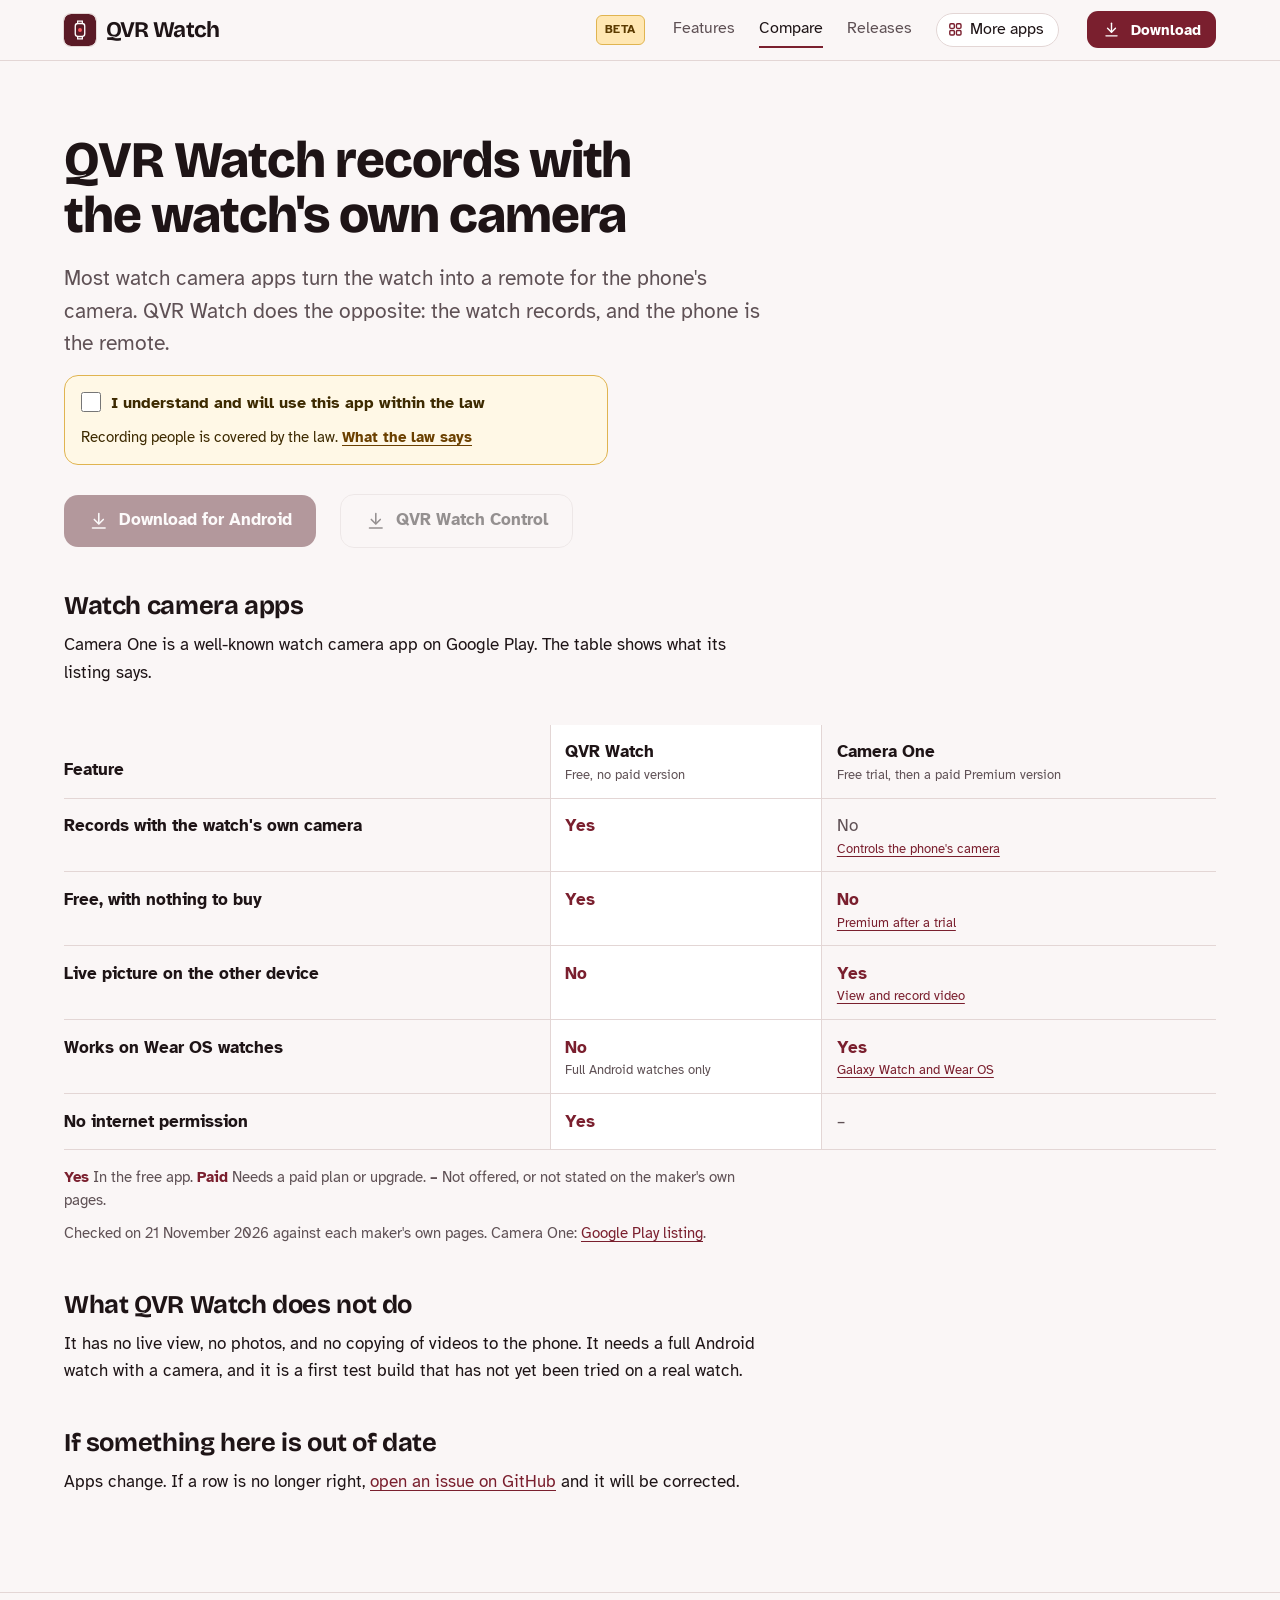
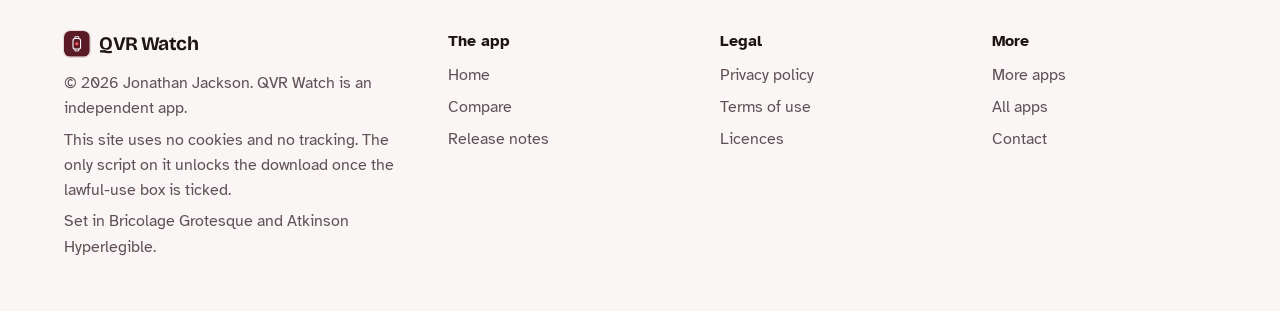
==== compare.html @ 07f8497e "Add the website" ====
<!DOCTYPE html>
<html lang="en-GB">
<head>
<meta charset="utf-8">
<meta name="viewport" content="width=device-width, initial-scale=1">
<title>QVR Watch compared with Camera One</title>
<meta name="description" content="How QVR Watch compares with Camera One for Galaxy Watch and Wear OS, row by row, with each claim linked to its Google Play listing.">
<meta name="author" content="Jonathan Jackson">
<link rel="canonical" href="https://customgpter.github.io/qvr-watch/compare.html">
<meta name="theme-color" content="#faf6f6" media="(prefers-color-scheme: light)">
<meta name="theme-color" content="#110a0c" media="(prefers-color-scheme: dark)">
<meta property="og:type" content="website">
<meta property="og:site_name" content="QVR Watch">
<meta property="og:title" content="QVR Watch compared with Camera One">
<meta property="og:description" content="How QVR Watch compares with Camera One for Galaxy Watch and Wear OS, row by row, with each claim linked to its Google Play listing.">
<meta property="og:url" content="https://customgpter.github.io/qvr-watch/compare.html">
<meta property="og:image" content="https://customgpter.github.io/qvr-watch/assets/og.png">
<meta property="og:image:width" content="1200">
<meta property="og:image:height" content="630">
<meta property="og:image:alt" content="QVR Watch Control on a phone, connected to a watch and ready to record">
<meta property="og:locale" content="en_GB">
<meta name="twitter:card" content="summary_large_image">
<link rel="icon" href="./assets/favicon.svg" type="image/svg+xml">
<link rel="apple-touch-icon" href="./assets/apple-touch-icon.png">
<link rel="preload" href="./assets/fonts/bricolage-grotesque-latin.woff2" as="font" type="font/woff2" crossorigin>
<link rel="preload" href="./assets/fonts/atkinson-hyperlegible-latin-400-normal.woff2" as="font" type="font/woff2" crossorigin>
<link rel="stylesheet" href="./assets/site.css?v=1">
<link rel="stylesheet" href="./assets/house.css?v=1">
<link rel="stylesheet" href="./assets/apps-list.css?v=1">
<script src="./assets/apps-list.js?v=1" defer></script>
</head>
<body>
<a class="skip" href="#main">Skip to content</a>
<header class="masthead">
<div class="wrap">
<a class="brand" href="./" aria-label="QVR Watch home"><svg viewBox="0 0 108 108" aria-hidden="true"><rect width="108" height="108" rx="24" fill="#5a1a26"/><rect x="38" y="32" width="32" height="44" rx="9" fill="none" stroke="#fff" stroke-width="4.5"/><path d="M46 32v-8h16v8M46 76v8h16v-8" fill="none" stroke="#fff" stroke-width="4"/><circle cx="54" cy="54" r="6.5" fill="#ff5a5f"/></svg><span>QVR Watch</span></a><span class="beta-tag">Beta</span>
<nav aria-label="Main"><ul><li><a href="./#features">Features</a></li><li><a href="./compare.html" aria-current="page">Compare</a></li><li><a href="./releases.html">Releases</a></li><li><a class="more-apps" href="./more-apps.html"><svg class="ico" viewBox="0 0 24 24" aria-hidden="true"><rect x="4" y="4" width="6.5" height="6.5" rx="1.6"/><rect x="13.5" y="4" width="6.5" height="6.5" rx="1.6"/><rect x="4" y="13.5" width="6.5" height="6.5" rx="1.6"/><rect x="13.5" y="13.5" width="6.5" height="6.5" rx="1.6"/></svg>More apps</a></li></ul></nav>
<a class="button small" href="./#download"><svg class="ico" viewBox="0 0 24 24" aria-hidden="true"><path d="M12 4v11"/><path d="M7 10.5l5 5 5-5"/><path d="M5 20h14"/></svg>Download</a>
</div>
</header>
<main id="main" class="doc">
<div class="wrap">
<div class="measure">
<h1>QVR Watch records with the watch&#x27;s own camera</h1>
<p class="lede">Most watch camera apps turn the watch into a remote for the phone's camera. QVR Watch does the opposite: the watch records, and the phone is the remote.</p>
<div class="gate-scope"><div class="law-box" data-gate><label><input type="checkbox"> I understand and will use this app within the law</label><p>Recording people is covered by the law. <a href="terms.html#law">What the law says</a></p><noscript><p>Turn on JavaScript to tick the box and download.</p></noscript></div><p class="get"><a class="button" data-href="https://github.com/CustomGPTer/qvr-watch/releases/download/v1.0.0-beta1/QVR-Watch.apk" aria-disabled="true" role="link" tabindex="-1"><svg class="ico" viewBox="0 0 24 24" aria-hidden="true"><path d="M12 4v11"/><path d="M7 10.5l5 5 5-5"/><path d="M5 20h14"/></svg>Download for Android</a><a class="button quiet" data-href="https://github.com/CustomGPTer/qvr-watch/releases/download/v1.0.0-beta1/QVR-Watch-Control.apk" aria-disabled="true" role="link" tabindex="-1"><svg class="ico" viewBox="0 0 24 24" aria-hidden="true"><path d="M12 4v11"/><path d="M7 10.5l5 5 5-5"/><path d="M5 20h14"/></svg>QVR Watch Control</a></p></div>
<h2 id="table">Watch camera apps</h2>
<p>Camera One is a well-known watch camera app on Google Play. The table shows what its listing says.</p>
</div>
<div class="scroll">
<table class="cmp">
<thead><tr><th scope="col">Feature</th><th scope="col" class="ours">QVR Watch<small>Free, no paid version</small></th><th scope="col">Camera One<small>Free trial, then a paid Premium version</small></th></tr></thead>
<tbody>
<tr><th scope="row">Records with the watch&#x27;s own camera</th><td class="yes ours"><span class="app">QVR Watch</span><span class="v">Yes</span></td><td class="na"><span class="app">Camera One</span><span class="v">No<small><a href="https://play.google.com/store/apps/details?id=shu.galaxy.camera&hl=en_US">Controls the phone's camera</a></small></span></td></tr>
<tr><th scope="row">Free, with nothing to buy</th><td class="yes ours"><span class="app">QVR Watch</span><span class="v">Yes</span></td><td class="pay"><span class="app">Camera One</span><span class="v">No<small><a href="https://play.google.com/store/apps/details?id=shu.galaxy.camera&hl=en_US">Premium after a trial</a></small></span></td></tr>
<tr><th scope="row">Live picture on the other device</th><td class="yes ours"><span class="app">QVR Watch</span><span class="v">No</span></td><td class="yes"><span class="app">Camera One</span><span class="v">Yes<small><a href="https://play.google.com/store/apps/details?id=shu.galaxy.camera&hl=en_US">View and record video</a></small></span></td></tr>
<tr><th scope="row">Works on Wear OS watches</th><td class="yes ours"><span class="app">QVR Watch</span><span class="v">No<small>Full Android watches only</small></span></td><td class="yes"><span class="app">Camera One</span><span class="v">Yes<small><a href="https://play.google.com/store/apps/details?id=shu.galaxy.camera&hl=en_US">Galaxy Watch and Wear OS</a></small></span></td></tr>
<tr><th scope="row">No internet permission</th><td class="yes ours"><span class="app">QVR Watch</span><span class="v">Yes</span></td><td class="na"><span class="app">Camera One</span><span class="v">&ndash;</span></td></tr>
</tbody>
</table>
</div>
<div class="measure">
<p class="key"><strong class="yes">Yes</strong> In the free app. <strong class="pay">Paid</strong> Needs a paid plan or upgrade. <strong>&ndash;</strong> Not offered, or not stated on the maker's own pages.</p>
<p class="key">Checked on 21 November 2026 against each maker's own pages. Camera One: <a href="https://play.google.com/store/apps/details?id=shu.galaxy.camera&hl=en_US">Google Play listing</a>.</p>
<h2>What QVR Watch does not do</h2><p>It has no live view, no photos, and no copying of videos to the phone. It needs a full Android watch with a camera, and it is a first test build that has not yet been tried on a real watch.</p>
<h2 id="wrong">If something here is out of date</h2>
<p>Apps change. If a row is no longer right, <a href="https://github.com/CustomGPTer/qvr-watch/issues">open an issue on GitHub</a> and it will be corrected.</p>
</div>
</div>
</main>
<footer class="colophon">
<div class="wrap">
<div>
<a class="brand" href="./" aria-label="QVR Watch home"><svg viewBox="0 0 108 108" aria-hidden="true"><rect width="108" height="108" rx="24" fill="#5a1a26"/><rect x="38" y="32" width="32" height="44" rx="9" fill="none" stroke="#fff" stroke-width="4.5"/><path d="M46 32v-8h16v8M46 76v8h16v-8" fill="none" stroke="#fff" stroke-width="4"/><circle cx="54" cy="54" r="6.5" fill="#ff5a5f"/></svg><span>QVR Watch</span></a>
<p>&copy; 2026 Jonathan Jackson. QVR Watch is an independent app.</p>
<p>This site uses no cookies and no tracking. The only script on it unlocks the download once the lawful-use box is ticked.</p>
<p>Set in Bricolage Grotesque and Atkinson Hyperlegible.</p>
</div>
<nav aria-label="The app"><h2>The app</h2><ul>
<li><a href="./">Home</a></li>
<li><a href="./compare.html">Compare</a></li>
<li><a href="./releases.html">Release notes</a></li>

</ul></nav>
<nav aria-label="Legal"><h2>Legal</h2><ul>
<li><a href="./privacy.html">Privacy policy</a></li>
<li><a href="./terms.html">Terms of use</a></li>
<li><a href="./licences.html">Licences</a></li>
</ul></nav>
<nav aria-label="More"><h2>More</h2><ul>
<li><a href="./more-apps.html">More apps</a></li>
<li><a href="https://customgpter.github.io/">All apps</a></li>
<li><a href="https://github.com/CustomGPTer/qvr-watch/issues">Contact</a></li>
</ul></nav>
</div>
</footer>
</body>
</html>
---- assets/site.css ----
@font-face{font-family:"Bricolage Grotesque";src:url("fonts/bricolage-grotesque-latin.woff2") format("woff2");font-weight:200 800;font-style:normal;font-display:swap}
@font-face{font-family:"Atkinson Hyperlegible";src:url("fonts/atkinson-hyperlegible-latin-400-normal.woff2") format("woff2");font-weight:400;font-style:normal;font-display:swap}
@font-face{font-family:"Atkinson Hyperlegible";src:url("fonts/atkinson-hyperlegible-latin-700-normal.woff2") format("woff2");font-weight:700;font-style:normal;font-display:swap}

/* Daylight page, night-time camera. The lamp colour is kept for the one thing to press and for what the camera has seen. */
:root{
  --page:#f2f5f9; --panel:#ffffff; --raised:#e8edf3; --ink:#0d1a2b; --soft:#465468; --rule:#d2dae4;
  --accent:#0a6a55; --accent-ink:#ffffff; --warn:#8a5200; --rec:#d3302f;
  --lamp:#ffb347; --lamp-ink:#231400; --lamp-text:#8a5200;
  --night:#09111e; --night-2:#111d30; --night-3:#1a2a43; --night-ink:#eaf0f8; --night-soft:#9fb0c7; --night-rule:#24364f; --iris:#55d6ab;
  --display:"Bricolage Grotesque","Atkinson Hyperlegible",system-ui,sans-serif;
  --sans:"Atkinson Hyperlegible",system-ui,-apple-system,"Segoe UI",Roboto,sans-serif;
  --mono:ui-monospace,SFMono-Regular,Menlo,Consolas,"Liberation Mono",monospace;
  color-scheme:light dark;
}
@media (prefers-color-scheme:dark){
  :root{--page:#0a111b; --panel:#111a27; --raised:#182434; --ink:#e9eef5; --soft:#a0aec0; --rule:#243247;
    --accent:#55d6ab; --accent-ink:#00281d; --warn:#ffb347; --rec:#ff6163; --lamp-text:#ffb347}
}

*,*::before,*::after{box-sizing:border-box}
html{-webkit-text-size-adjust:100%;scroll-behavior:smooth;scroll-padding-top:5.5rem}
@media (prefers-reduced-motion:reduce){html{scroll-behavior:auto}}
body{margin:0;background:var(--page);color:var(--ink);font:400 1.0625rem/1.62 var(--sans);text-rendering:optimizeLegibility;-webkit-font-smoothing:antialiased}
img,svg{max-width:100%;display:block}
a{color:var(--accent);text-decoration-thickness:.07em;text-underline-offset:.2em}
a:hover{text-decoration-thickness:.13em}
:focus-visible{outline:3px solid var(--lamp);outline-offset:3px;border-radius:6px}
code{font:.9em/1 var(--mono);overflow-wrap:anywhere}
h1,h2,h3{font-family:var(--display);font-weight:700;letter-spacing:-.015em;line-height:1.08;margin:0;text-wrap:balance}
p{margin:0 0 1rem}
.skip{position:absolute;left:-999px;top:0;background:var(--ink);color:var(--page);padding:.6rem 1rem;z-index:30;border-radius:0 0 8px 0}
.skip:focus{left:0}
.sr{position:absolute;width:1px;height:1px;overflow:hidden;clip-path:inset(50%);white-space:nowrap}
.wrap{width:min(72rem,100% - 2.5rem);margin-inline:auto}
.measure{max-width:44rem}
.ico{width:1.25em;height:1.25em;flex:none;fill:none;stroke:currentColor;stroke-width:1.75;stroke-linecap:round;stroke-linejoin:round}

/* ---------- masthead */
.masthead{position:sticky;top:0;z-index:20;background:color-mix(in srgb,var(--page) 88%,transparent);-webkit-backdrop-filter:blur(14px) saturate(1.3);backdrop-filter:blur(14px) saturate(1.3);border-bottom:1px solid var(--rule)}
.masthead .wrap{display:flex;flex-wrap:wrap;align-items:center;gap:.35rem 1.75rem;padding-block:.7rem}
.brand{display:inline-flex;align-items:center;gap:.6rem;font:700 1.4rem/1 var(--display);letter-spacing:-.03em;color:var(--ink);text-decoration:none;margin-right:auto}
.brand svg{width:2rem;height:2rem;flex:none;border-radius:.5rem;box-shadow:0 0 0 1px var(--rule)}
.masthead nav ul{display:flex;flex-wrap:wrap;align-items:center;gap:.15rem 1.5rem;list-style:none;margin:0;padding:0;font-size:1rem;line-height:1.3}
.masthead nav a{display:inline-flex;align-items:center;gap:.4rem;color:var(--soft);text-decoration:none;padding-block:.45rem;border-bottom:2px solid transparent}
.masthead nav a:hover{color:var(--ink)}
.masthead nav a[aria-current="page"]{color:var(--ink);border-bottom-color:var(--lamp)}
.masthead nav a.more-apps{color:var(--ink);border:1px solid var(--rule);border-radius:999px;padding:.34rem .85rem .34rem .65rem;background:var(--panel)}
.masthead nav a.more-apps .ico{width:1.05em;height:1.05em;color:var(--accent);stroke-width:2}
.masthead nav a.more-apps:hover,.masthead nav a.more-apps[aria-current="page"]{border-color:var(--accent)}
.button{display:inline-flex;align-items:center;gap:.6rem;background:var(--lamp);color:var(--lamp-ink);font:700 1.08rem/1.2 var(--sans);text-decoration:none;padding:.95rem 1.5rem;border-radius:14px;box-shadow:0 1px 0 rgba(255,255,255,.45) inset,0 12px 24px -14px rgba(138,82,0,.9)}
.button:hover{background:#ffc56e}
.button:active{transform:translateY(1px)}
.button.small{font-size:.95rem;padding:.55rem .95rem;border-radius:11px;box-shadow:none}
.button.quiet{background:none;box-shadow:none;border:1px solid var(--rule);color:var(--ink)}
.button.quiet:hover{border-color:var(--ink);background:none}
@media (max-width:52rem){
  .masthead nav{order:3;flex:1 0 100%}
  .masthead nav ul{gap:.1rem .85rem;font-size:.95rem}
  .masthead nav .wide{display:none}
}
@media (max-width:24rem){.masthead nav a.more-apps .ico{display:none}.masthead nav a.more-apps{padding-inline:.7rem}}

/* ---------- hero */
.hero{padding-block:clamp(2.2rem,6vw,4.75rem) clamp(2.5rem,6vw,4.5rem);overflow:hidden}
.hero-grid{display:grid;gap:clamp(2.25rem,5vw,4rem);align-items:center}
@media (min-width:62rem){.hero-grid{grid-template-columns:minmax(0,11fr) minmax(0,10fr)}}
.hero h1{font-size:clamp(2.6rem,6vw,4.25rem);font-weight:800;line-height:1;letter-spacing:-.022em;margin-bottom:1.5rem}
.lede{font-size:clamp(1.14rem,2vw,1.3rem);line-height:1.55;color:var(--soft);margin:0 0 1rem;max-width:34rem}
.get{display:flex;flex-wrap:wrap;align-items:center;gap:.9rem 1.5rem;margin:1.8rem 0 1.1rem}
.get .aside{font-weight:700;color:var(--ink)}
.facts{font-size:.98rem;line-height:1.5;color:var(--soft);margin:0 0 .5rem;max-width:36rem}
.pills{display:flex;flex-wrap:wrap;gap:.45rem;list-style:none;margin:0 0 1rem;padding:0;font-size:.95rem}
.pills li{border:1px solid var(--rule);border-radius:999px;padding:.22rem .8rem;background:var(--panel);color:var(--soft)}

/* the monitor: the camera's view, the day beneath it, and the alert it sends */
.monitor{position:relative;max-width:36rem;margin-inline:auto;width:100%;padding-bottom:3.1rem}
@media (min-width:62rem){.monitor{margin-inline:auto 0}}
.screen{position:relative;background:var(--night);border-radius:22px;padding:.6rem;box-shadow:0 0 0 1px var(--night-rule),0 30px 60px -30px rgba(9,17,30,.75)}
.cam{position:relative;border-radius:15px;overflow:hidden;aspect-ratio:16/10;background:#0b1626}
.cam svg{width:100%;height:100%}
.cam text{font:700 15px var(--sans);fill:#231400}
.hud{position:absolute;display:inline-flex;align-items:center;gap:.4rem;font:700 .76rem/1 var(--sans);color:var(--night-ink);background:rgba(6,12,22,.62);border-radius:999px;padding:.38rem .65rem;letter-spacing:.01em}
.hud i{width:.5rem;height:.5rem;border-radius:50%;background:var(--iris)}
.hud.watching{left:.7rem;top:.7rem}
.hud.rec{right:.7rem;top:.7rem}
.hud.rec i{background:#ff5a5c}
.hud.stamp{left:.7rem;bottom:.7rem;font:400 .74rem/1 var(--mono);border-radius:6px;color:#d5deea}
.hud.place{right:.7rem;bottom:.7rem;border-radius:6px;font-weight:400;color:#d5deea}
.day{padding:.85rem .55rem 2rem;color:var(--night-soft);font-size:.8rem;line-height:1.2}
.day-head{display:flex;justify-content:space-between;margin-bottom:.6rem}
.day-head b{color:var(--night-ink)}
.track{position:relative;height:1.5rem;border-radius:7px;background:repeating-linear-gradient(90deg,var(--night-3) 0 1px,transparent 1px calc(100% / 24)),var(--night-2);box-shadow:inset 0 0 0 1px var(--night-rule)}
.ev{position:absolute;top:3px;bottom:3px;width:max(5px,1.1%);border-radius:3px;background:var(--iris);left:var(--at)}
.ev.seen{background:var(--lamp)}
.now{position:absolute;top:-4px;bottom:-4px;left:var(--at);width:2px;background:var(--night-ink);border-radius:2px}
.hours{display:flex;justify-content:space-between;margin-top:.4rem;font-size:.72rem}
.alert{position:absolute;right:-.4rem;bottom:0;display:flex;align-items:center;gap:.75rem;width:min(19rem,88%);background:var(--panel);color:var(--ink);border:1px solid var(--rule);border-radius:16px;padding:.65rem .8rem;box-shadow:0 18px 36px -18px rgba(9,17,30,.55)}
.alert .thumb{flex:none;width:3.1rem;height:3.1rem;border-radius:10px;background:linear-gradient(160deg,#16263d,#0b1626);position:relative;overflow:hidden}
.alert .thumb::before{content:"";position:absolute;left:50%;bottom:0;width:38%;height:62%;translate:-50% 0;border-radius:40% 40% 0 0;background:#6f86a6}
.alert .thumb::after{content:"";position:absolute;left:50%;top:14%;width:26%;aspect-ratio:1;translate:-50% 0;border-radius:50%;background:#8ea4c2}
.alert b{display:block;font-size:.98rem;line-height:1.25}
.alert span{display:block;font-size:.86rem;color:var(--soft);line-height:1.3}
.alert .dot{flex:none;width:.6rem;height:.6rem;border-radius:50%;background:var(--lamp);margin-left:auto;box-shadow:0 0 0 4px color-mix(in srgb,var(--lamp) 25%,transparent)}
@media (max-width:26rem){.alert{right:0}}
@media (prefers-reduced-motion:no-preference){
  .cam .spill{animation:vg-in .9s ease-out .25s both}
  .cam .who{animation:vg-step .9s cubic-bezier(.2,.8,.25,1) .9s both}
  .cam .mark{animation:vg-lock .45s cubic-bezier(.3,1.4,.5,1) 1.7s both;transform-box:fill-box;transform-origin:center}
  .hud.rec{animation:vg-in .3s ease-out 2.05s both}
  .hud.rec i{animation:vg-blink 1.2s steps(2,jump-none) 2.3s 4}
  .ev.seen,.now{animation:vg-pop .4s cubic-bezier(.3,1.5,.5,1) 2.4s both}
  .alert{animation:vg-rise .6s cubic-bezier(.2,.8,.25,1) 2.9s both}
  @keyframes vg-in{from{opacity:0}to{opacity:1}}
  @keyframes vg-step{from{opacity:0;transform:translateX(18px)}to{opacity:1;transform:none}}
  @keyframes vg-lock{from{opacity:0;transform:scale(1.12)}to{opacity:1;transform:none}}
  @keyframes vg-blink{from{opacity:1}to{opacity:.25}}
  @keyframes vg-pop{from{opacity:0;transform:scaleY(.2)}to{opacity:1;transform:none}}
  @keyframes vg-rise{from{opacity:0;transform:translateY(14px)}to{opacity:1;transform:none}}
}

/* ---------- sections */
section{padding-block:clamp(3rem,7vw,5.5rem)}
section + section{border-top:1px solid var(--rule)}
h2{font-size:clamp(1.8rem,3.6vw,2.6rem);margin-bottom:.9rem}
h3{font:700 1.1rem/1.3 var(--sans);letter-spacing:0;margin:0 0 .3rem}
.intro{color:var(--soft);max-width:40rem;margin-bottom:2.2rem;font-size:1.1rem}

.promises{padding-block:0;border-block:1px solid var(--rule);background:var(--panel)}
.promises ul{list-style:none;margin:0;padding:0;display:grid;grid-template-columns:repeat(auto-fit,minmax(min(100%,14rem),1fr))}
.promises li{display:flex;gap:.8rem;align-items:flex-start;padding:1.4rem 1.5rem 1.4rem 0}
.promises .ico{width:1.6rem;height:1.6rem;color:var(--accent);margin-top:.1rem}
.promises b{display:block;line-height:1.3}
.promises span{color:var(--soft);font-size:.96rem;line-height:1.45;display:block}
.hero + .promises{border-top:1px solid var(--rule)}

.steps{list-style:none;counter-reset:s;margin:0;padding:0;display:grid;gap:1.25rem}
@media (min-width:52rem){.steps{grid-template-columns:repeat(3,minmax(0,1fr))}}
.steps li{counter-increment:s;background:var(--panel);border:1px solid var(--rule);border-radius:18px;padding:1.4rem 1.4rem 1.5rem}
.steps li::before{content:counter(s);display:grid;place-items:center;width:2rem;height:2rem;border-radius:50%;background:var(--ink);color:var(--page);font:700 1rem/1 var(--display);margin-bottom:1rem}
.steps p{margin:0;color:var(--soft)}

.notices{display:grid;gap:1.25rem}
@media (min-width:52rem){.notices{grid-template-columns:repeat(2,minmax(0,1fr))}}
.sense{background:var(--night);color:var(--night-ink);border-radius:20px;padding:1.5rem 1.5rem 1.6rem;box-shadow:0 0 0 1px var(--night-rule)}
.sense h3{font:700 1.35rem/1.2 var(--display);letter-spacing:-.02em;margin-bottom:.35rem}
.sense p{color:var(--night-soft);margin-bottom:1.1rem}
.chips{display:flex;flex-wrap:wrap;gap:.5rem;list-style:none;margin:0;padding:0}
.chips li{display:inline-flex;align-items:center;gap:.45rem;border:1px solid var(--night-rule);background:var(--night-2);border-radius:10px;padding:.42rem .75rem .42rem .6rem;font-size:.98rem;line-height:1.2}
.chips .ico{color:var(--lamp)}

.groups{display:grid;gap:0}
.group{display:grid;gap:.4rem 3rem;padding-block:1.6rem;border-top:1px solid var(--rule)}
.group:last-child{border-bottom:1px solid var(--rule)}
@media (min-width:56rem){.group{grid-template-columns:13rem minmax(0,1fr)}}
.group > h3{font:700 1.3rem/1.2 var(--display);letter-spacing:-.02em;color:var(--ink)}
.group dl{margin:0;display:grid;gap:1.1rem 2.5rem}
@media (min-width:40rem){.group dl{grid-template-columns:repeat(2,minmax(0,1fr))}}
.group dt{font-weight:700;line-height:1.35}
.group dd{margin:.2rem 0 0;color:var(--soft)}

.setups{display:grid;gap:1.25rem}
@media (min-width:52rem){.setups{grid-template-columns:repeat(2,minmax(0,1fr))}}
.setup{background:var(--panel);border:1px solid var(--rule);border-radius:20px;padding:1.5rem}
.setup h3{font:700 1.35rem/1.2 var(--display);letter-spacing:-.02em;margin-bottom:.9rem}
.setup .kit{display:flex;align-items:center;gap:.6rem;color:var(--soft);font-size:.95rem;margin-bottom:1rem}
.setup .kit .ico{width:1.9rem;height:1.9rem;color:var(--ink);stroke-width:1.5}
.setup .kit .to{width:1.2rem;height:1.2rem;color:var(--soft)}
.ticks{list-style:none;margin:0;padding:0;display:grid;gap:.5rem}
.ticks li{position:relative;padding-left:1.7rem;color:var(--soft)}
.ticks li::before{content:"";position:absolute;left:.15rem;top:.42em;width:.75rem;height:.42rem;border-left:2.5px solid var(--accent);border-bottom:2.5px solid var(--accent);rotate:-45deg}

.modes{list-style:none;margin:0;padding:0;display:grid;gap:1.25rem}
@media (min-width:52rem){.modes{grid-template-columns:repeat(3,minmax(0,1fr))}}
.modes li{border-top:3px solid var(--ink);padding-top:1rem}
.modes p{color:var(--soft);margin:0}

.scroll{overflow-x:auto}
table{width:100%;border-collapse:collapse}
th,td{text-align:left;vertical-align:top;padding:.85rem 1.2rem .85rem 0;border-top:1px solid var(--rule)}
thead th{border-top:0;color:var(--soft);font-weight:400;padding-top:0}
tbody th{font-weight:700;min-width:11rem}
tr:last-child>*{border-bottom:1px solid var(--rule)}
.after-table{margin-top:1.5rem}
/* On a phone a table becomes a stack: the row's name, then its cells side by side. */
@media (max-width:40rem){
  table:not(.cmp),table:not(.cmp) thead,table:not(.cmp) tbody{display:block}
  table:not(.cmp) tr{display:flex;flex-wrap:wrap;gap:.3rem 1.1rem;padding:.9rem 0;border-top:1px solid var(--rule)}
  table:not(.cmp) thead tr{border-top:0;padding-top:0}
  table:not(.cmp) tbody tr:last-child{border-bottom:1px solid var(--rule)}
  table:not(.cmp) th,table:not(.cmp) td{display:block;border:0;padding:0;flex:1 1 0;min-width:0;overflow-wrap:break-word}
  table:not(.cmp) tr>:first-child{flex:0 0 100%;min-width:0}
}

.plain{list-style:none;margin:0;padding:0;display:grid;gap:1.6rem 3rem}
@media (min-width:52rem){.plain{grid-template-columns:repeat(3,minmax(0,1fr))}}
.plain p{color:var(--soft);margin:0}

.faq{display:grid;gap:0 3rem;align-items:start}
@media (min-width:56rem){.faq{grid-template-columns:repeat(2,minmax(0,1fr))}}
.faq details{border-top:1px solid var(--rule);padding:.15rem 0}
.faq summary{cursor:pointer;list-style:none;display:flex;align-items:flex-start;justify-content:space-between;gap:1rem;font-weight:700;padding:.85rem 0;line-height:1.35}
.faq summary::-webkit-details-marker{display:none}
.faq summary::after{content:"";flex:none;width:.6rem;height:.6rem;margin:.3rem .25rem 0 0;border-right:2px solid var(--soft);border-bottom:2px solid var(--soft);rotate:45deg;transition:rotate .15s}
.faq details[open] summary::after{rotate:-135deg;margin-top:.55rem}
.faq details p{color:var(--soft);margin:0 0 1.1rem;max-width:36rem}
@media (prefers-reduced-motion:reduce){.faq summary::after{transition:none}}

.closing{background:var(--night);color:var(--night-ink);border-top:0}
.closing .wrap{display:grid;gap:1.5rem 3rem;align-items:center}
@media (min-width:52rem){.closing .wrap{grid-template-columns:minmax(0,1fr) auto}}
.closing h2{margin-bottom:.5rem}
.closing p{color:var(--night-soft);margin:0;max-width:36rem}
.closing a:not(.button){color:var(--iris)}
section + .closing{border-top:0}

/* ---------- document pages */
.doc{padding-block:clamp(2.5rem,6vw,4.5rem) clamp(3rem,7vw,5rem)}
.doc h1{font-size:clamp(2.2rem,5vw,3.2rem);font-weight:800;letter-spacing:-.02em;margin-bottom:1.2rem}
.doc .lede{max-width:none}
.doc h2{font-size:1.6rem;margin-top:2.8rem;margin-bottom:.7rem;scroll-margin-top:5.5rem}
.doc h3{margin-top:1.6rem}
.doc ul{padding-left:1.25rem;margin:0 0 1rem}
.doc li{margin:.4rem 0}
.doc a{overflow-wrap:anywhere}
.contents{border-block:1px solid var(--rule);padding-block:1rem;margin-block:2rem}
.contents ul{list-style:none;margin:.4rem 0 0;padding:0;columns:2 14rem;column-gap:2rem}
.contents li{margin:.2rem 0;break-inside:avoid}
.note{border-left:3px solid var(--lamp);padding:.2rem 0 .2rem 1.1rem;color:var(--soft)}
.key{font-size:.95rem;line-height:1.55;color:var(--soft);margin:0 0 .6rem}
.sum{font-size:.95rem;overflow-wrap:anywhere}

/* ---------- compare */
.cmp{min-width:44rem;margin:1.4rem 0 1rem}
.cmp th,.cmp td{padding:.85rem .9rem}
.cmp thead th{color:var(--ink);font-weight:700;vertical-align:bottom;padding-top:.85rem}
.cmp small{display:block;font-weight:400;font-size:.84rem;line-height:1.35;color:var(--soft)}
.cmp tbody th{min-width:13rem;padding-left:0}
.cmp thead th:first-child{padding-left:0}
.cmp .ours{background:var(--panel);box-shadow:inset 1px 0 var(--rule),inset -1px 0 var(--rule)}
.yes{color:var(--accent);font-weight:700}
.pay{color:var(--lamp-text);font-weight:700}
.na{color:var(--soft)}
.cmp .app{display:none}
@media (max-width:54rem){
  .cmp{min-width:0}
  .cmp thead{position:absolute;width:1px;height:1px;overflow:hidden;clip-path:inset(50%)}
  .cmp tbody,.cmp tr,.cmp th,.cmp td{display:block}
  .cmp tr{padding:1rem 0;border-top:1px solid var(--rule)}
  .cmp th,.cmp td{border:0;padding:0}
  .cmp tbody th{min-width:0;margin-bottom:.55rem}
  .cmp td{display:grid;grid-template-columns:7.5rem 1fr;gap:.75rem;padding:.22rem 0}
  .cmp .app{display:block;font-weight:400;color:var(--soft)}
  .cmp .ours{background:none;box-shadow:none}
  .cmp .ours .app{color:var(--ink);font-weight:700}
}

/* ---------- release notes */
.release{border-top:1px solid var(--rule);margin-top:2.4rem;padding-top:1.9rem;scroll-margin-top:5.5rem}
.doc .release h2{margin-top:0}
.contents + .release{border-top:0;margin-top:0;padding-top:.4rem}
.ver{font-weight:700;font-size:.95rem;color:var(--lamp-text);margin:0 0 .5rem}
.when{color:var(--soft);margin:-.2rem 0 .2rem}
.tag{display:inline-block;background:var(--accent);color:var(--accent-ink);border-radius:999px;font-weight:700;font-size:.8rem;padding:.08rem .6rem;margin-right:.6rem}
.doc .release h3{font-size:1rem;color:var(--ink);margin:1.3rem 0 .2rem}
.release ul{margin-bottom:0}

/* ---------- more apps */
.mapps{list-style:none;margin:2.2rem 0 0;padding:0;display:grid;gap:1.4rem}
@media (min-width:50rem){.mapps{grid-template-columns:repeat(2,minmax(0,1fr))}}
.doc .mapps{padding-left:0}
.doc .mapp{margin:0}
.mapp{display:flex;flex-direction:column;background:var(--panel);border:1px solid var(--rule);border-radius:20px;overflow:hidden}
.mapp-cover{position:relative;height:6.5rem;background:linear-gradient(135deg,var(--b),var(--b2));overflow:hidden}
.mapp-cover svg{position:absolute;right:-1.2rem;top:-1.6rem;width:11rem;height:11rem;max-width:none;opacity:.22}
.mapp-body{display:flex;flex-direction:column;flex:1;padding:0 1.4rem 1.4rem}
.mapp-icon{width:4.25rem;height:4.25rem;border-radius:1rem;margin-top:-2.1rem;position:relative;box-shadow:0 0 0 4px var(--panel)}
.mapp h2{font-size:1.6rem;margin:.85rem 0 .1rem}
.mapp-kind{color:var(--soft);margin:0 0 .7rem}
.mapp-say{margin:0 0 1.1rem}
.mapp-go{display:flex;flex-wrap:wrap;align-items:center;gap:.7rem 1.3rem;margin:auto 0 0}
.mapp-go .button{padding:.75rem 1.15rem;font-size:1rem;border-radius:12px}
.mapp-site{font-weight:700}
.mapp-needs{font-size:.9rem;color:var(--soft);margin:.9rem 0 0}

/* ---------- colophon */
.colophon{border-top:1px solid var(--rule);color:var(--soft);font-size:.98rem;line-height:1.6}
.colophon .wrap{display:grid;gap:2rem 3rem;padding-block:2.4rem 2.8rem}
@media (min-width:52rem){.colophon .wrap{grid-template-columns:minmax(0,1.5fr) repeat(3,minmax(0,1fr))}}
.colophon p{margin:0 0 .4rem;max-width:26rem}
.colophon .brand{font-size:1.2rem;margin-bottom:.9rem}
.colophon .brand svg{width:1.6rem;height:1.6rem}
.colophon h2{font:700 .98rem/1.3 var(--sans);letter-spacing:0;color:var(--ink);margin:0 0 .5rem}
.colophon ul{list-style:none;margin:0;padding:0}
.colophon li a{display:inline-block;padding-block:.22rem;color:var(--soft);text-decoration:none}
.colophon li a:hover{color:var(--ink);text-decoration:underline}
---- assets/house.css ----
:root{--page:#faf6f6;--panel:#ffffff;--raised:#f2ebe9;--ink:#1e1416;--soft:#5f5155;--rule:#e3d6d5;--accent:#7a1f2e;--accent-ink:#ffffff;--lamp:#7a1f2e;--lamp-ink:#ffffff;--lamp-text:#7a1f2e}
@media (prefers-color-scheme:dark){:root{--page:#110a0c;--panel:#1d1416;--raised:#271b1e;--ink:#f4ecec;--soft:#bfadb0;--rule:#3a2a2e;--accent:#ff8a99;--accent-ink:#2a0a0f;--lamp:#ff8a99;--lamp-ink:#2a0a0f;--lamp-text:#ff8a99}}
/* House additions: phone frames, the screens gallery, the lawful-use box and test-build labels. */
.brand svg{border-radius:22%}
.hero-phone{display:flex;justify-content:center}
.phone{position:relative;width:min(100%,19rem);aspect-ratio:393/852;padding:.55rem;border-radius:2.6rem;background:#0b0d12;box-shadow:0 0 0 1px rgba(255,255,255,.06) inset,0 1px 0 rgba(255,255,255,.12) inset,0 30px 60px -28px rgba(10,20,40,.55),0 12px 24px -12px rgba(10,20,40,.35)}
.phone img{display:block;width:100%;height:100%;object-fit:cover;object-position:top;border-radius:2.1rem;background:#111}
.gallery{display:flex;gap:clamp(1rem,3vw,1.75rem);overflow-x:auto;scroll-snap-type:x mandatory;padding:.5rem .25rem 1.25rem;margin:1.75rem -.25rem 0;scrollbar-width:thin;overscroll-behavior-x:contain}
.gallery:focus-visible{outline-offset:6px}
.shot{flex:0 0 auto;width:min(72vw,15.5rem);margin:0;scroll-snap-align:start}
.shot .phone{width:100%;border-radius:2.2rem;padding:.45rem}
.shot .phone img{border-radius:1.8rem}
.shot .shot figcaption{margin:.85rem .2rem 0;font-size:.98rem;line-height:1.4;color:var(--soft)}
.gate-scope{margin:0 0 .25rem}
.law-box{margin:0 0 1rem;padding:.9rem 1rem;max-width:34rem;border:1px solid #e0b450;background:#fff8e6;color:#3d2a00;border-radius:14px}
.law-box label{display:flex;gap:.65rem;align-items:flex-start;font-weight:700;cursor:pointer;font-size:1.02rem}
.law-box input{width:1.25rem;height:1.25rem;margin:.12rem 0 0;flex:none;accent-color:#8a5200}
.law-box p{margin:.5rem 0 0;font-size:.95rem}
.law-box a{color:#6b4000;font-weight:700}
.gate-scope a[aria-disabled="true"]{opacity:.45;cursor:not-allowed;pointer-events:none;filter:grayscale(.4);box-shadow:none}
.law-band{background:var(--raised)}
.beta-tag{display:inline-block;margin-left:-.9rem;font-size:.72rem;font-weight:700;letter-spacing:.05em;text-transform:uppercase;padding:.3rem .5rem;border-radius:6px;background:#ffe7b3;color:#5c3b00;border:1px solid #e0b450}
.beta-note{max-width:34rem;padding:.8rem 1rem;border-radius:12px;background:#ffe7b3;color:#3d2a00;border:1px solid #e0b450}
.mapp-soon{display:inline-block;padding:.85rem 1.3rem;border:1px dashed var(--rule);border-radius:14px;color:var(--soft);font-weight:700}
code.sum{word-break:break-all}
@media (prefers-color-scheme:dark){
  .law-box,.beta-note{background:#2a2108;color:#ffe9b8;border-color:#7a5c14}
  .law-box a{color:#ffd27a}
  .law-box input{accent-color:#ffb347}
  .beta-tag{background:#4a3500;color:#ffe2a3;border-color:#8a6a1c}
  .phone{box-shadow:0 0 0 1px rgba(255,255,255,.1) inset,0 30px 60px -28px rgba(0,0,0,.8)}
}
@media (max-width:40rem){.hero-phone .phone{width:min(78%,17rem)}}
---- assets/apps-list.css ----
/* The full app list on More apps pages and the hub. Works alongside each site's own card styles. */
.mapps-jump{margin:1.8rem 0 0}
.mapps-jump ul{list-style:none;margin:0;padding:0;display:flex;flex-wrap:wrap;gap:.5rem}
.mapps-jump a{display:inline-block;padding:.45rem .85rem;border:1px solid var(--rule,#d2dae4);border-radius:999px;font-size:.95rem;font-weight:700;text-decoration:none;color:inherit;background:var(--panel,#fff)}
.mapps-jump a:hover,.mapps-jump a:focus-visible{border-color:currentColor}
.mapps-group{margin:2.6rem 0 0;scroll-margin-top:5rem}
.mapps-cat{font-size:1.45rem;margin:0;padding:0 0 .6rem;border-bottom:1px solid var(--rule,#d2dae4)}
.mapps-group .mapps{margin-top:1.4rem}
.mapp h3{font-size:1.5rem;line-height:1.2;margin:.85rem 0 .1rem;display:flex;flex-wrap:wrap;align-items:center;gap:.5rem}
.mapp-badge{display:inline-block;font-size:.75rem;font-weight:700;letter-spacing:.04em;text-transform:uppercase;line-height:1;padding:.35rem .55rem;border-radius:6px;vertical-align:middle}
.mapp-badge.beta{background:#ffe7b3;color:#5c3b00;border:1px solid #e0b450}
.mapp-badge.here{background:transparent;color:var(--soft,#465468);border:1px solid var(--rule,#d2dae4)}
.mapp-soon{display:inline-block;padding:.7rem 1.1rem;border:1px dashed var(--rule,#b9c4d1);border-radius:12px;color:var(--soft,#465468);font-weight:700}
.mapp-go .button.ghost{background:transparent;color:inherit;border:2px solid currentColor;box-shadow:none}
.mapp-also{font-size:.9rem;color:var(--soft,#465468);margin:.6rem 0 0}
.mapp-law{margin:0 0 1rem;padding:.8rem .9rem;border:1px solid #e0b450;background:#fff8e6;color:#3d2a00;border-radius:12px;font-size:.95rem}
.mapp-law label{display:flex;gap:.6rem;align-items:flex-start;font-weight:700;cursor:pointer}
.mapp-law input{width:1.2rem;height:1.2rem;margin:.1rem 0 0;flex:none;accent-color:#8a5200}
.mapp-law p{margin:.45rem 0 0}
.mapp-law a{color:#6b4000;font-weight:700}
.mapp a[aria-disabled="true"]{opacity:.45;cursor:not-allowed;pointer-events:none;filter:grayscale(.4)}
@media (prefers-color-scheme:dark){
  .mapp-badge.beta{background:#4a3500;color:#ffe2a3;border-color:#8a6a1c}
  .mapp-law{background:#2a2108;color:#ffe9b8;border-color:#7a5c14}
  .mapp-law a{color:#ffd27a}
  .mapp-law input{accent-color:#ffb347}
}
:where(.mapp a.button){display:inline-flex;align-items:center;gap:.5rem;padding:.75rem 1.15rem;border-radius:12px;background:var(--accent,#1f5fa8);color:var(--accent-ink,#fff);font-weight:700;text-decoration:none;border:2px solid transparent}
:where(.mapp a.button.ghost){background:transparent;color:inherit;border-color:currentColor}
:where(.mapps){list-style:none;padding:0;display:grid;gap:1.4rem}
.gate-scope{margin:0 0 .25rem}
.law-box{margin:0 0 1rem;padding:.9rem 1rem;max-width:34rem;border:1px solid #e0b450;background:#fff8e6;color:#3d2a00;border-radius:14px}
.law-box label{display:flex;gap:.65rem;align-items:flex-start;font-weight:700;cursor:pointer;font-size:1.02rem}
.law-box input{width:1.25rem;height:1.25rem;margin:.12rem 0 0;flex:none;accent-color:#8a5200}
.law-box p{margin:.5rem 0 0;font-size:.95rem}
.law-box a{color:#6b4000;font-weight:700}
.gate-scope a[aria-disabled="true"]{opacity:.45;cursor:not-allowed;pointer-events:none;filter:grayscale(.4);box-shadow:none}
@media (prefers-color-scheme:dark){
  .law-box{background:#2a2108;color:#ffe9b8;border-color:#7a5c14}
  .law-box a{color:#ffd27a}
  .law-box input{accent-color:#ffb347}
}
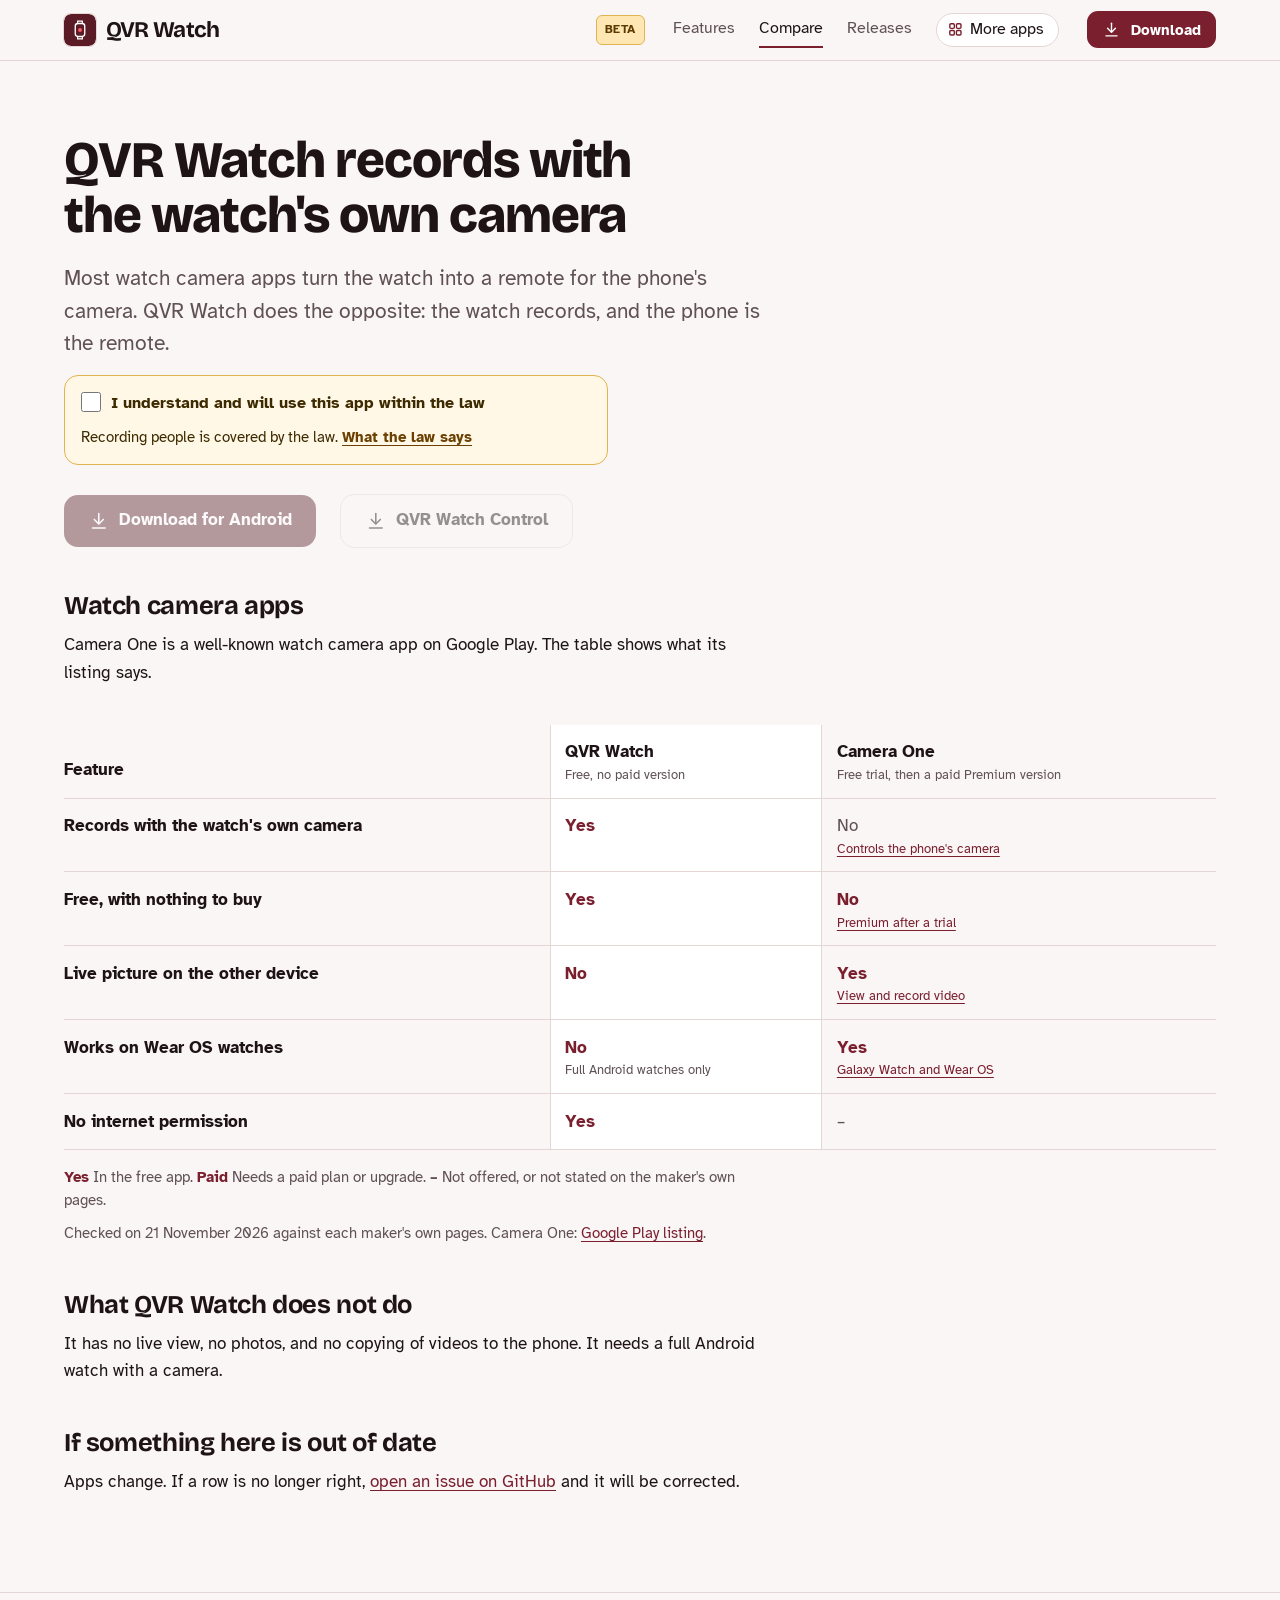
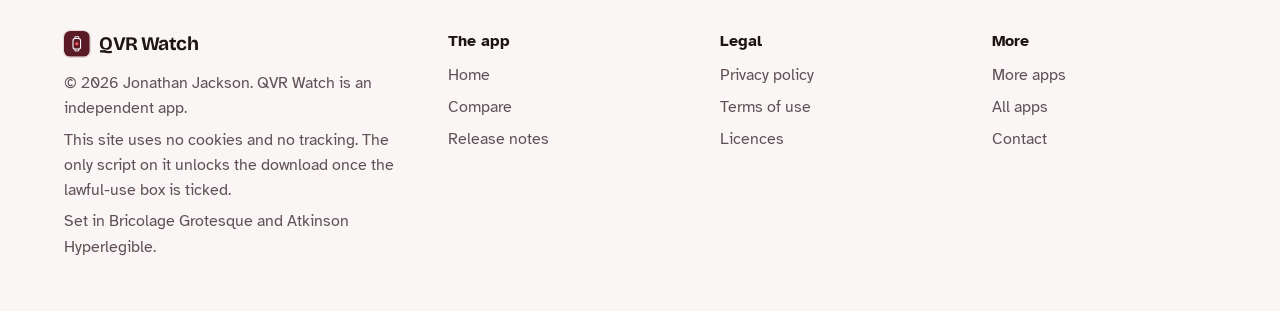
==== commit ca0cf64d: "Call it a beta, and drop the line about phone testing" ====
--- a/compare.html
+++ b/compare.html
@@ -62,7 +62,7 @@
 <div class="measure">
 <p class="key"><strong class="yes">Yes</strong> In the free app. <strong class="pay">Paid</strong> Needs a paid plan or upgrade. <strong>&ndash;</strong> Not offered, or not stated on the maker's own pages.</p>
 <p class="key">Checked on 21 November 2026 against each maker's own pages. Camera One: <a href="https://play.google.com/store/apps/details?id=shu.galaxy.camera&hl=en_US">Google Play listing</a>.</p>
-<h2>What QVR Watch does not do</h2><p>It has no live view, no photos, and no copying of videos to the phone. It needs a full Android watch with a camera, and it is a first test build that has not yet been tried on a real watch.</p>
+<h2>What QVR Watch does not do</h2><p>It has no live view, no photos, and no copying of videos to the phone. It needs a full Android watch with a camera.</p>
 <h2 id="wrong">If something here is out of date</h2>
 <p>Apps change. If a row is no longer right, <a href="https://github.com/CustomGPTer/qvr-watch/issues">open an issue on GitHub</a> and it will be corrected.</p>
 </div>
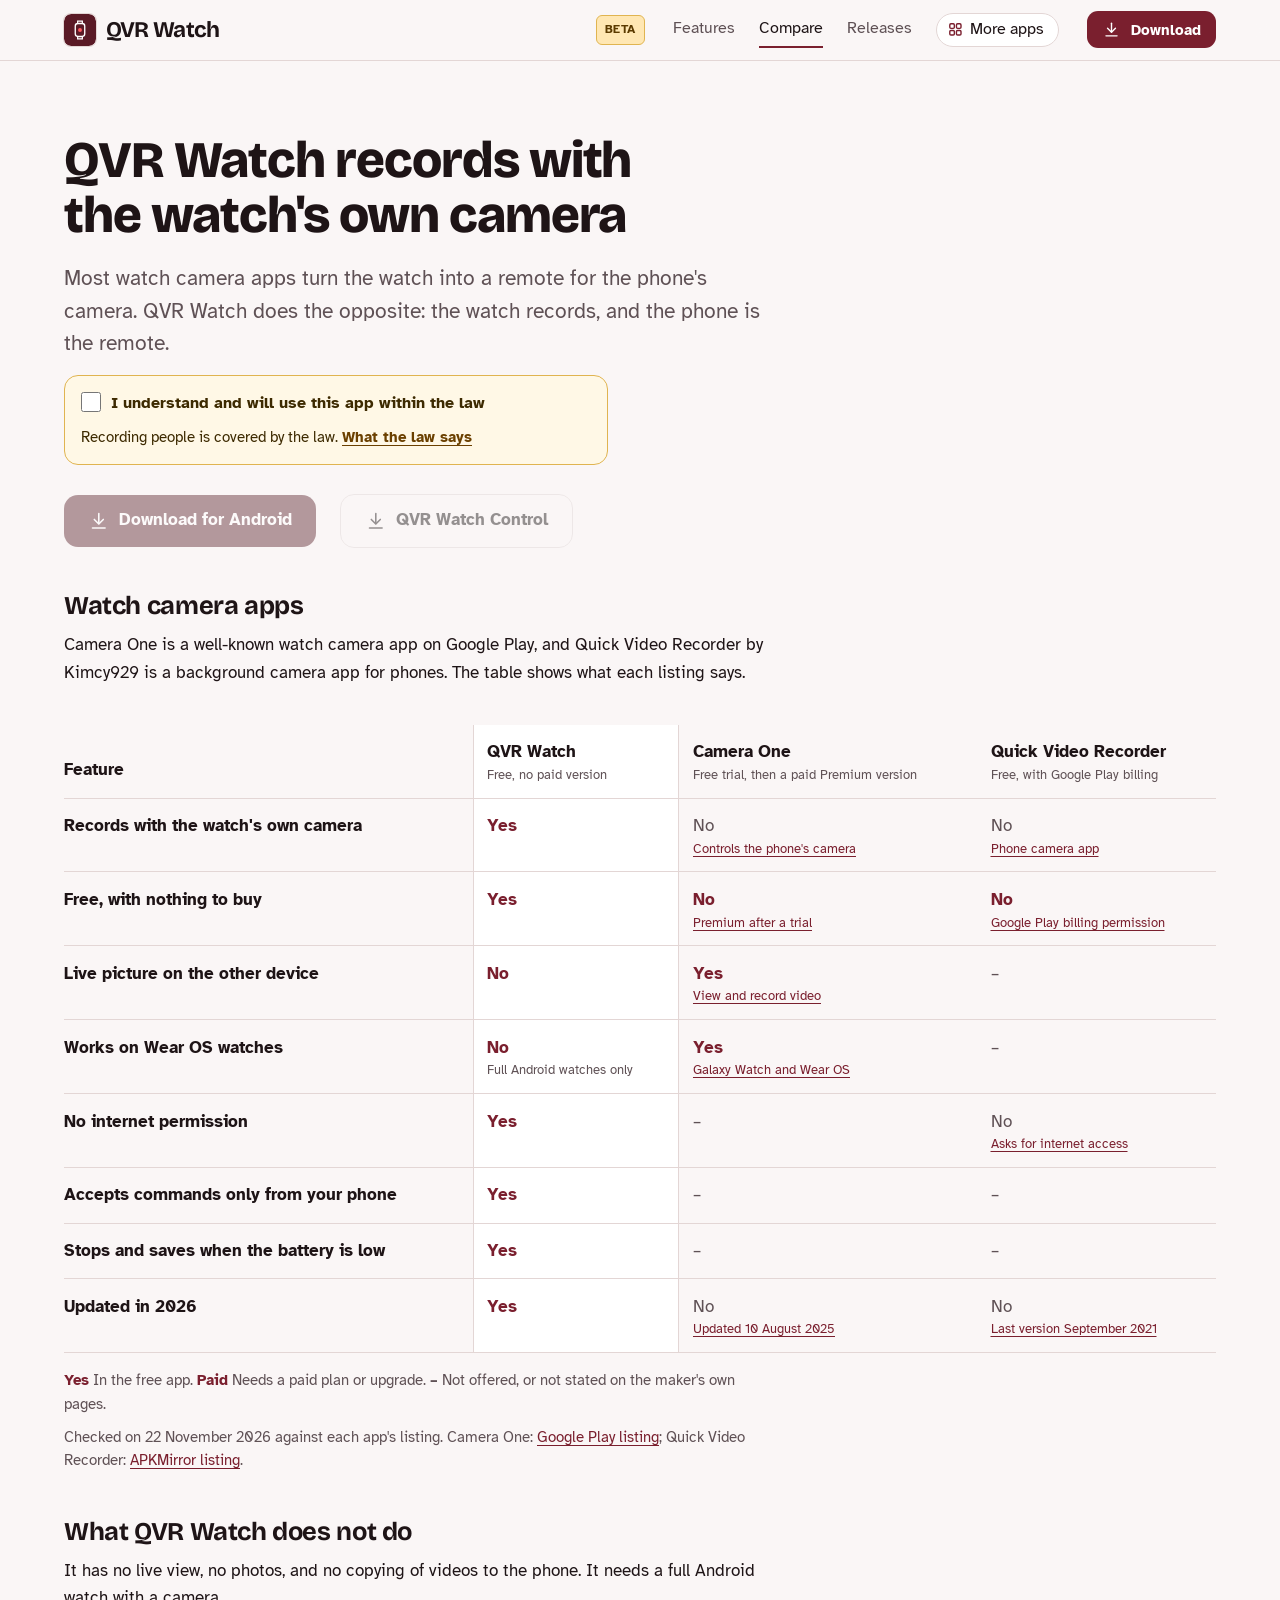
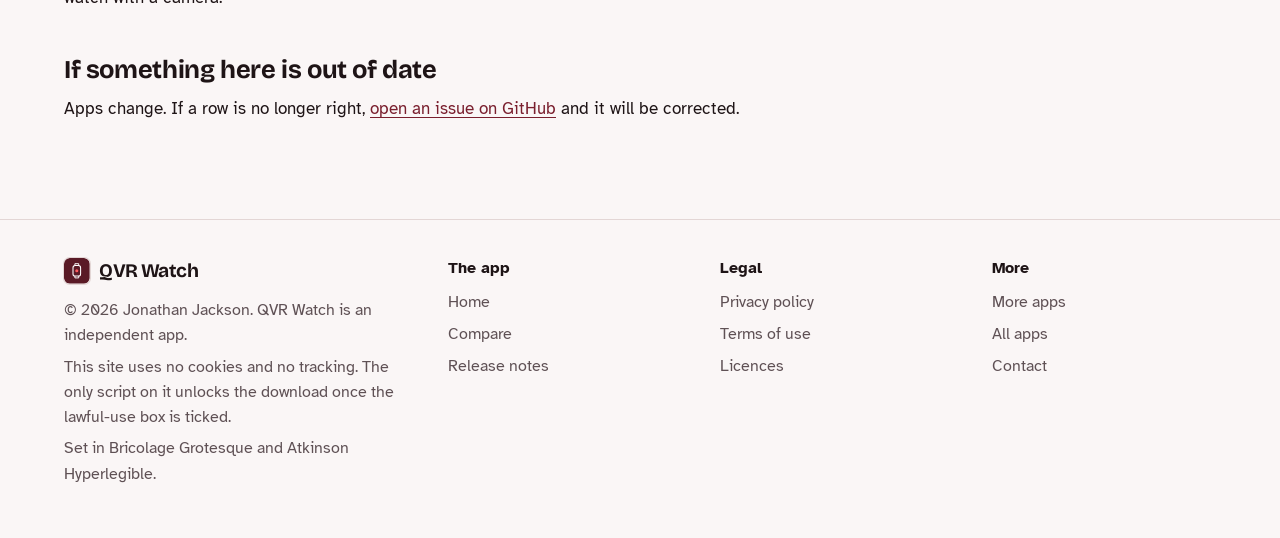
==== commit c1579c8c: "Compare: add Quick Video Recorder column and three rows" ====
--- a/compare.html
+++ b/compare.html
@@ -3,16 +3,16 @@
 <head>
 <meta charset="utf-8">
 <meta name="viewport" content="width=device-width, initial-scale=1">
-<title>QVR Watch compared with Camera One</title>
-<meta name="description" content="How QVR Watch compares with Camera One for Galaxy Watch and Wear OS, row by row, with each claim linked to its Google Play listing.">
+<title>QVR Watch compared with Camera One and Quick Video Recorder</title>
+<meta name="description" content="How QVR Watch compares with Camera One for Galaxy Watch and Wear OS and with Quick Video Recorder, row by row, with each claim linked to its listing.">
 <meta name="author" content="Jonathan Jackson">
 <link rel="canonical" href="https://customgpter.github.io/qvr-watch/compare.html">
 <meta name="theme-color" content="#faf6f6" media="(prefers-color-scheme: light)">
 <meta name="theme-color" content="#110a0c" media="(prefers-color-scheme: dark)">
 <meta property="og:type" content="website">
 <meta property="og:site_name" content="QVR Watch">
-<meta property="og:title" content="QVR Watch compared with Camera One">
-<meta property="og:description" content="How QVR Watch compares with Camera One for Galaxy Watch and Wear OS, row by row, with each claim linked to its Google Play listing.">
+<meta property="og:title" content="QVR Watch compared with Camera One and Quick Video Recorder">
+<meta property="og:description" content="How QVR Watch compares with Camera One for Galaxy Watch and Wear OS and with Quick Video Recorder, row by row, with each claim linked to its listing.">
 <meta property="og:url" content="https://customgpter.github.io/qvr-watch/compare.html">
 <meta property="og:image" content="https://customgpter.github.io/qvr-watch/assets/og.png">
 <meta property="og:image:width" content="1200">
@@ -45,23 +45,26 @@
 <p class="lede">Most watch camera apps turn the watch into a remote for the phone's camera. QVR Watch does the opposite: the watch records, and the phone is the remote.</p>
 <div class="gate-scope"><div class="law-box" data-gate><label><input type="checkbox"> I understand and will use this app within the law</label><p>Recording people is covered by the law. <a href="terms.html#law">What the law says</a></p><noscript><p>Turn on JavaScript to tick the box and download.</p></noscript></div><p class="get"><a class="button" data-href="https://github.com/CustomGPTer/qvr-watch/releases/download/v1.0.0-beta1/QVR-Watch.apk" aria-disabled="true" role="link" tabindex="-1"><svg class="ico" viewBox="0 0 24 24" aria-hidden="true"><path d="M12 4v11"/><path d="M7 10.5l5 5 5-5"/><path d="M5 20h14"/></svg>Download for Android</a><a class="button quiet" data-href="https://github.com/CustomGPTer/qvr-watch/releases/download/v1.0.0-beta1/QVR-Watch-Control.apk" aria-disabled="true" role="link" tabindex="-1"><svg class="ico" viewBox="0 0 24 24" aria-hidden="true"><path d="M12 4v11"/><path d="M7 10.5l5 5 5-5"/><path d="M5 20h14"/></svg>QVR Watch Control</a></p></div>
 <h2 id="table">Watch camera apps</h2>
-<p>Camera One is a well-known watch camera app on Google Play. The table shows what its listing says.</p>
+<p>Camera One is a well-known watch camera app on Google Play, and Quick Video Recorder by Kimcy929 is a background camera app for phones. The table shows what each listing says.</p>
 </div>
 <div class="scroll">
 <table class="cmp">
-<thead><tr><th scope="col">Feature</th><th scope="col" class="ours">QVR Watch<small>Free, no paid version</small></th><th scope="col">Camera One<small>Free trial, then a paid Premium version</small></th></tr></thead>
+<thead><tr><th scope="col">Feature</th><th scope="col" class="ours">QVR Watch<small>Free, no paid version</small></th><th scope="col">Camera One<small>Free trial, then a paid Premium version</small></th><th scope="col">Quick Video Recorder<small>Free, with Google Play billing</small></th></tr></thead>
 <tbody>
-<tr><th scope="row">Records with the watch&#x27;s own camera</th><td class="yes ours"><span class="app">QVR Watch</span><span class="v">Yes</span></td><td class="na"><span class="app">Camera One</span><span class="v">No<small><a href="https://play.google.com/store/apps/details?id=shu.galaxy.camera&hl=en_US">Controls the phone's camera</a></small></span></td></tr>
-<tr><th scope="row">Free, with nothing to buy</th><td class="yes ours"><span class="app">QVR Watch</span><span class="v">Yes</span></td><td class="pay"><span class="app">Camera One</span><span class="v">No<small><a href="https://play.google.com/store/apps/details?id=shu.galaxy.camera&hl=en_US">Premium after a trial</a></small></span></td></tr>
-<tr><th scope="row">Live picture on the other device</th><td class="yes ours"><span class="app">QVR Watch</span><span class="v">No</span></td><td class="yes"><span class="app">Camera One</span><span class="v">Yes<small><a href="https://play.google.com/store/apps/details?id=shu.galaxy.camera&hl=en_US">View and record video</a></small></span></td></tr>
-<tr><th scope="row">Works on Wear OS watches</th><td class="yes ours"><span class="app">QVR Watch</span><span class="v">No<small>Full Android watches only</small></span></td><td class="yes"><span class="app">Camera One</span><span class="v">Yes<small><a href="https://play.google.com/store/apps/details?id=shu.galaxy.camera&hl=en_US">Galaxy Watch and Wear OS</a></small></span></td></tr>
-<tr><th scope="row">No internet permission</th><td class="yes ours"><span class="app">QVR Watch</span><span class="v">Yes</span></td><td class="na"><span class="app">Camera One</span><span class="v">&ndash;</span></td></tr>
+<tr><th scope="row">Records with the watch&#x27;s own camera</th><td class="yes ours"><span class="app">QVR Watch</span><span class="v">Yes</span></td><td class="na"><span class="app">Camera One</span><span class="v">No<small><a href="https://play.google.com/store/apps/details?id=shu.galaxy.camera&hl=en_US">Controls the phone's camera</a></small></span></td><td class="na"><span class="app">Quick Video Recorder</span><span class="v">No<small><a href="https://www.apkmirror.com/apk/kimcy929/quick-video-recorder-background-video-recorder/quick-video-recorder-background-video-recorder-1-3-6-3-release/quick-video-recorder-1-3-6-3-android-apk-download/">Phone camera app</a></small></span></td></tr>
+<tr><th scope="row">Free, with nothing to buy</th><td class="yes ours"><span class="app">QVR Watch</span><span class="v">Yes</span></td><td class="pay"><span class="app">Camera One</span><span class="v">No<small><a href="https://play.google.com/store/apps/details?id=shu.galaxy.camera&hl=en_US">Premium after a trial</a></small></span></td><td class="pay"><span class="app">Quick Video Recorder</span><span class="v">No<small><a href="https://www.apkmirror.com/apk/kimcy929/quick-video-recorder-background-video-recorder/quick-video-recorder-background-video-recorder-1-3-6-3-release/quick-video-recorder-1-3-6-3-android-apk-download/">Google Play billing permission</a></small></span></td></tr>
+<tr><th scope="row">Live picture on the other device</th><td class="yes ours"><span class="app">QVR Watch</span><span class="v">No</span></td><td class="yes"><span class="app">Camera One</span><span class="v">Yes<small><a href="https://play.google.com/store/apps/details?id=shu.galaxy.camera&hl=en_US">View and record video</a></small></span></td><td class="na"><span class="app">Quick Video Recorder</span><span class="v">&ndash;</span></td></tr>
+<tr><th scope="row">Works on Wear OS watches</th><td class="yes ours"><span class="app">QVR Watch</span><span class="v">No<small>Full Android watches only</small></span></td><td class="yes"><span class="app">Camera One</span><span class="v">Yes<small><a href="https://play.google.com/store/apps/details?id=shu.galaxy.camera&hl=en_US">Galaxy Watch and Wear OS</a></small></span></td><td class="na"><span class="app">Quick Video Recorder</span><span class="v">&ndash;</span></td></tr>
+<tr><th scope="row">No internet permission</th><td class="yes ours"><span class="app">QVR Watch</span><span class="v">Yes</span></td><td class="na"><span class="app">Camera One</span><span class="v">&ndash;</span></td><td class="na"><span class="app">Quick Video Recorder</span><span class="v">No<small><a href="https://www.apkmirror.com/apk/kimcy929/quick-video-recorder-background-video-recorder/quick-video-recorder-background-video-recorder-1-3-6-3-release/quick-video-recorder-1-3-6-3-android-apk-download/">Asks for internet access</a></small></span></td></tr>
+<tr><th scope="row">Accepts commands only from your phone</th><td class="yes ours"><span class="app">QVR Watch</span><span class="v">Yes</span></td><td class="na"><span class="app">Camera One</span><span class="v">&ndash;</span></td><td class="na"><span class="app">Quick Video Recorder</span><span class="v">&ndash;</span></td></tr>
+<tr><th scope="row">Stops and saves when the battery is low</th><td class="yes ours"><span class="app">QVR Watch</span><span class="v">Yes</span></td><td class="na"><span class="app">Camera One</span><span class="v">&ndash;</span></td><td class="na"><span class="app">Quick Video Recorder</span><span class="v">&ndash;</span></td></tr>
+<tr><th scope="row">Updated in 2026</th><td class="yes ours"><span class="app">QVR Watch</span><span class="v">Yes</span></td><td class="na"><span class="app">Camera One</span><span class="v">No<small><a href="https://play.google.com/store/apps/details?id=shu.galaxy.camera&hl=en_US">Updated 10 August 2025</a></small></span></td><td class="na"><span class="app">Quick Video Recorder</span><span class="v">No<small><a href="https://www.apkmirror.com/apk/kimcy929/quick-video-recorder-background-video-recorder/quick-video-recorder-background-video-recorder-1-3-6-3-release/quick-video-recorder-1-3-6-3-android-apk-download/">Last version September 2021</a></small></span></td></tr>
 </tbody>
 </table>
 </div>
 <div class="measure">
 <p class="key"><strong class="yes">Yes</strong> In the free app. <strong class="pay">Paid</strong> Needs a paid plan or upgrade. <strong>&ndash;</strong> Not offered, or not stated on the maker's own pages.</p>
-<p class="key">Checked on 21 November 2026 against each maker's own pages. Camera One: <a href="https://play.google.com/store/apps/details?id=shu.galaxy.camera&hl=en_US">Google Play listing</a>.</p>
+<p class="key">Checked on 22 November 2026 against each app's listing. Camera One: <a href="https://play.google.com/store/apps/details?id=shu.galaxy.camera&hl=en_US">Google Play listing</a>; Quick Video Recorder: <a href="https://www.apkmirror.com/apk/kimcy929/quick-video-recorder-background-video-recorder/quick-video-recorder-background-video-recorder-1-3-6-3-release/quick-video-recorder-1-3-6-3-android-apk-download/">APKMirror listing</a>.</p>
 <h2>What QVR Watch does not do</h2><p>It has no live view, no photos, and no copying of videos to the phone. It needs a full Android watch with a camera.</p>
 <h2 id="wrong">If something here is out of date</h2>
 <p>Apps change. If a row is no longer right, <a href="https://github.com/CustomGPTer/qvr-watch/issues">open an issue on GitHub</a> and it will be corrected.</p>
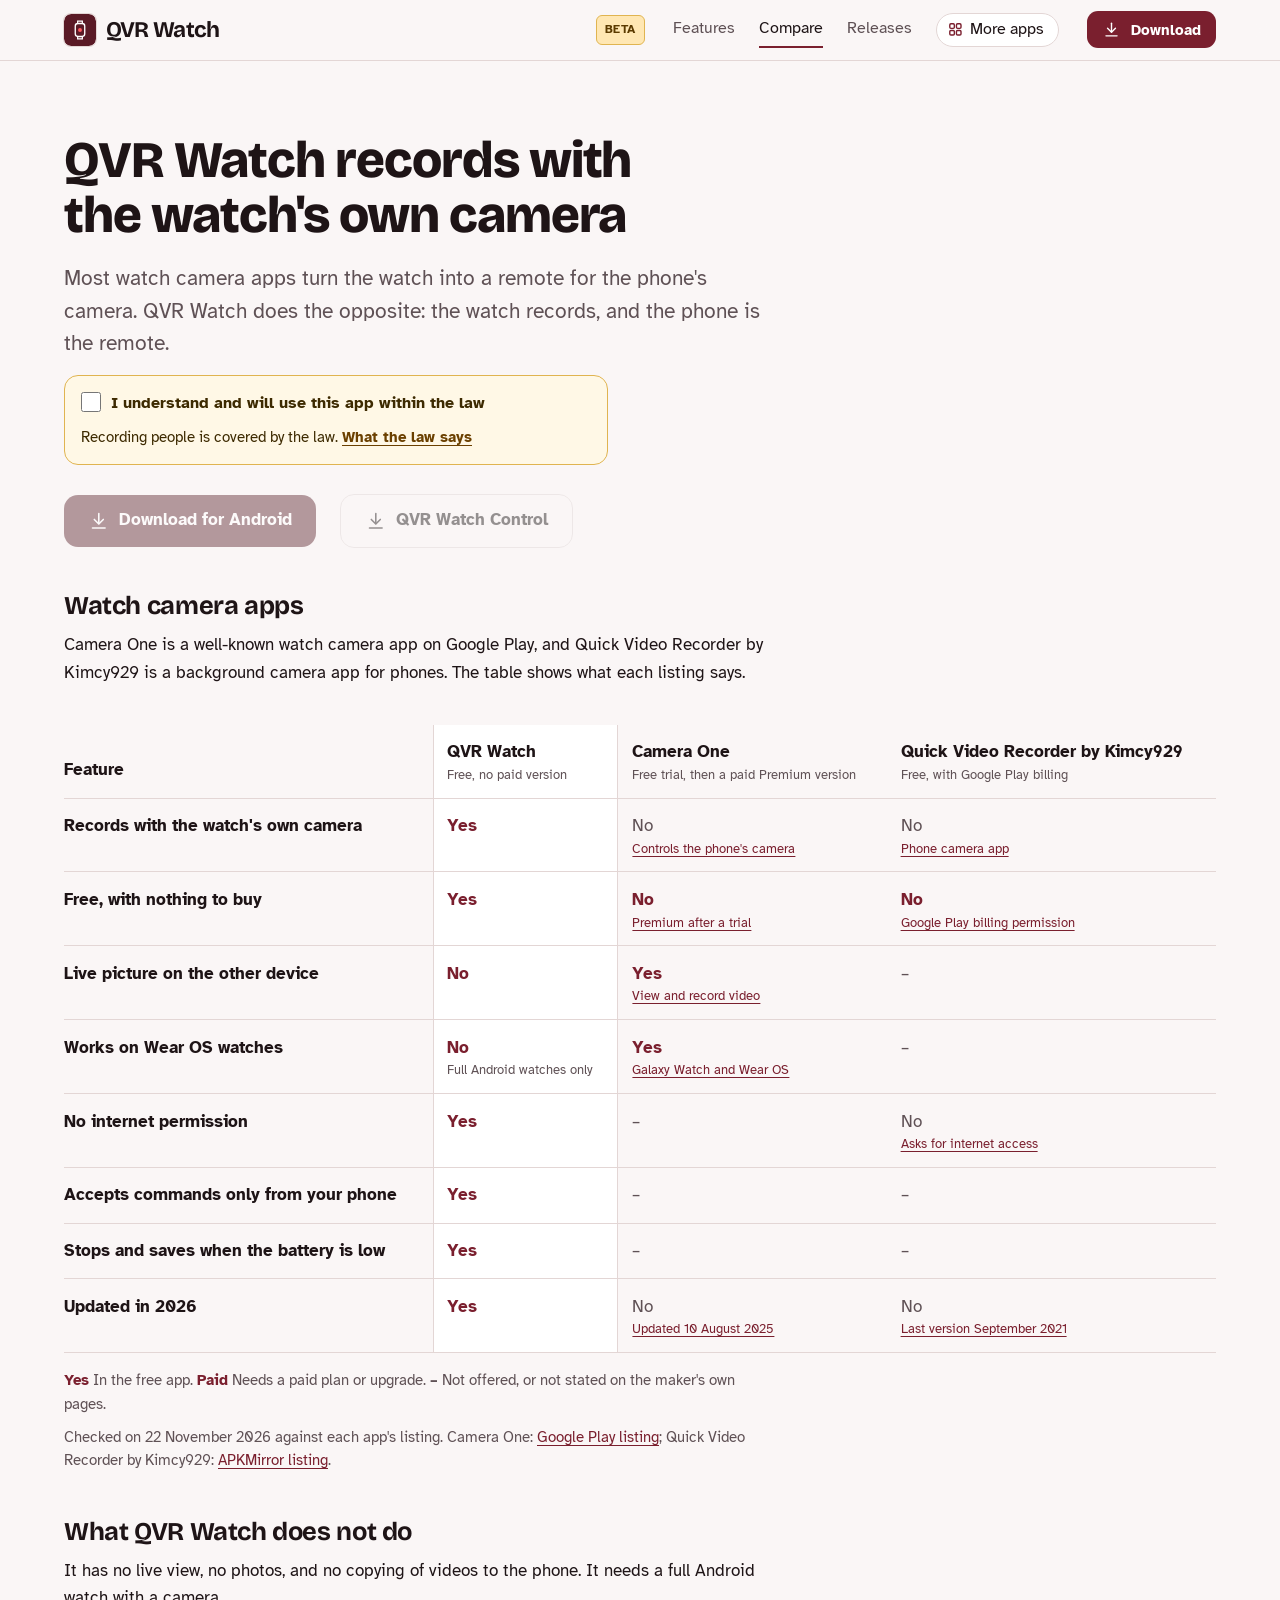
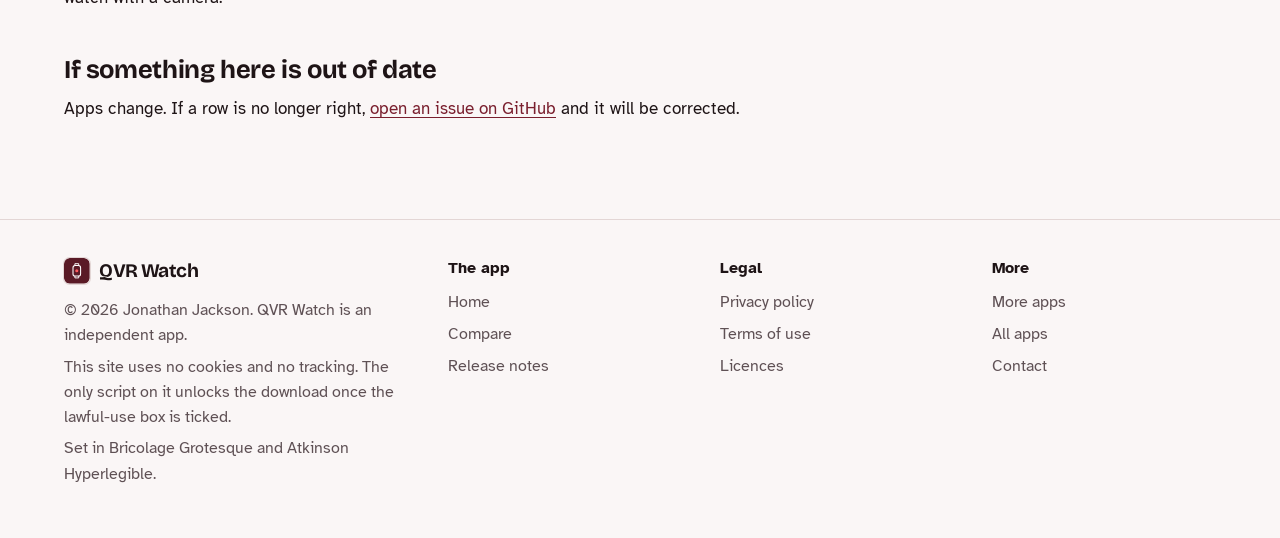
==== commit b2aae4bc: "Compare: name Kimcy929 in the column and title" ====
--- a/compare.html
+++ b/compare.html
@@ -3,16 +3,16 @@
 <head>
 <meta charset="utf-8">
 <meta name="viewport" content="width=device-width, initial-scale=1">
-<title>QVR Watch compared with Camera One and Quick Video Recorder</title>
-<meta name="description" content="How QVR Watch compares with Camera One for Galaxy Watch and Wear OS and with Quick Video Recorder, row by row, with each claim linked to its listing.">
+<title>QVR Watch compared with Camera One and Quick Video Recorder by Kimcy929</title>
+<meta name="description" content="How QVR Watch compares with Camera One for Galaxy Watch and Wear OS and with Quick Video Recorder by Kimcy929, row by row, with each claim linked to its listing.">
 <meta name="author" content="Jonathan Jackson">
 <link rel="canonical" href="https://customgpter.github.io/qvr-watch/compare.html">
 <meta name="theme-color" content="#faf6f6" media="(prefers-color-scheme: light)">
 <meta name="theme-color" content="#110a0c" media="(prefers-color-scheme: dark)">
 <meta property="og:type" content="website">
 <meta property="og:site_name" content="QVR Watch">
-<meta property="og:title" content="QVR Watch compared with Camera One and Quick Video Recorder">
-<meta property="og:description" content="How QVR Watch compares with Camera One for Galaxy Watch and Wear OS and with Quick Video Recorder, row by row, with each claim linked to its listing.">
+<meta property="og:title" content="QVR Watch compared with Camera One and Quick Video Recorder by Kimcy929">
+<meta property="og:description" content="How QVR Watch compares with Camera One for Galaxy Watch and Wear OS and with Quick Video Recorder by Kimcy929, row by row, with each claim linked to its listing.">
 <meta property="og:url" content="https://customgpter.github.io/qvr-watch/compare.html">
 <meta property="og:image" content="https://customgpter.github.io/qvr-watch/assets/og.png">
 <meta property="og:image:width" content="1200">
@@ -49,22 +49,22 @@
 </div>
 <div class="scroll">
 <table class="cmp">
-<thead><tr><th scope="col">Feature</th><th scope="col" class="ours">QVR Watch<small>Free, no paid version</small></th><th scope="col">Camera One<small>Free trial, then a paid Premium version</small></th><th scope="col">Quick Video Recorder<small>Free, with Google Play billing</small></th></tr></thead>
+<thead><tr><th scope="col">Feature</th><th scope="col" class="ours">QVR Watch<small>Free, no paid version</small></th><th scope="col">Camera One<small>Free trial, then a paid Premium version</small></th><th scope="col">Quick Video Recorder by Kimcy929<small>Free, with Google Play billing</small></th></tr></thead>
 <tbody>
-<tr><th scope="row">Records with the watch&#x27;s own camera</th><td class="yes ours"><span class="app">QVR Watch</span><span class="v">Yes</span></td><td class="na"><span class="app">Camera One</span><span class="v">No<small><a href="https://play.google.com/store/apps/details?id=shu.galaxy.camera&hl=en_US">Controls the phone's camera</a></small></span></td><td class="na"><span class="app">Quick Video Recorder</span><span class="v">No<small><a href="https://www.apkmirror.com/apk/kimcy929/quick-video-recorder-background-video-recorder/quick-video-recorder-background-video-recorder-1-3-6-3-release/quick-video-recorder-1-3-6-3-android-apk-download/">Phone camera app</a></small></span></td></tr>
-<tr><th scope="row">Free, with nothing to buy</th><td class="yes ours"><span class="app">QVR Watch</span><span class="v">Yes</span></td><td class="pay"><span class="app">Camera One</span><span class="v">No<small><a href="https://play.google.com/store/apps/details?id=shu.galaxy.camera&hl=en_US">Premium after a trial</a></small></span></td><td class="pay"><span class="app">Quick Video Recorder</span><span class="v">No<small><a href="https://www.apkmirror.com/apk/kimcy929/quick-video-recorder-background-video-recorder/quick-video-recorder-background-video-recorder-1-3-6-3-release/quick-video-recorder-1-3-6-3-android-apk-download/">Google Play billing permission</a></small></span></td></tr>
-<tr><th scope="row">Live picture on the other device</th><td class="yes ours"><span class="app">QVR Watch</span><span class="v">No</span></td><td class="yes"><span class="app">Camera One</span><span class="v">Yes<small><a href="https://play.google.com/store/apps/details?id=shu.galaxy.camera&hl=en_US">View and record video</a></small></span></td><td class="na"><span class="app">Quick Video Recorder</span><span class="v">&ndash;</span></td></tr>
-<tr><th scope="row">Works on Wear OS watches</th><td class="yes ours"><span class="app">QVR Watch</span><span class="v">No<small>Full Android watches only</small></span></td><td class="yes"><span class="app">Camera One</span><span class="v">Yes<small><a href="https://play.google.com/store/apps/details?id=shu.galaxy.camera&hl=en_US">Galaxy Watch and Wear OS</a></small></span></td><td class="na"><span class="app">Quick Video Recorder</span><span class="v">&ndash;</span></td></tr>
-<tr><th scope="row">No internet permission</th><td class="yes ours"><span class="app">QVR Watch</span><span class="v">Yes</span></td><td class="na"><span class="app">Camera One</span><span class="v">&ndash;</span></td><td class="na"><span class="app">Quick Video Recorder</span><span class="v">No<small><a href="https://www.apkmirror.com/apk/kimcy929/quick-video-recorder-background-video-recorder/quick-video-recorder-background-video-recorder-1-3-6-3-release/quick-video-recorder-1-3-6-3-android-apk-download/">Asks for internet access</a></small></span></td></tr>
-<tr><th scope="row">Accepts commands only from your phone</th><td class="yes ours"><span class="app">QVR Watch</span><span class="v">Yes</span></td><td class="na"><span class="app">Camera One</span><span class="v">&ndash;</span></td><td class="na"><span class="app">Quick Video Recorder</span><span class="v">&ndash;</span></td></tr>
-<tr><th scope="row">Stops and saves when the battery is low</th><td class="yes ours"><span class="app">QVR Watch</span><span class="v">Yes</span></td><td class="na"><span class="app">Camera One</span><span class="v">&ndash;</span></td><td class="na"><span class="app">Quick Video Recorder</span><span class="v">&ndash;</span></td></tr>
-<tr><th scope="row">Updated in 2026</th><td class="yes ours"><span class="app">QVR Watch</span><span class="v">Yes</span></td><td class="na"><span class="app">Camera One</span><span class="v">No<small><a href="https://play.google.com/store/apps/details?id=shu.galaxy.camera&hl=en_US">Updated 10 August 2025</a></small></span></td><td class="na"><span class="app">Quick Video Recorder</span><span class="v">No<small><a href="https://www.apkmirror.com/apk/kimcy929/quick-video-recorder-background-video-recorder/quick-video-recorder-background-video-recorder-1-3-6-3-release/quick-video-recorder-1-3-6-3-android-apk-download/">Last version September 2021</a></small></span></td></tr>
+<tr><th scope="row">Records with the watch&#x27;s own camera</th><td class="yes ours"><span class="app">QVR Watch</span><span class="v">Yes</span></td><td class="na"><span class="app">Camera One</span><span class="v">No<small><a href="https://play.google.com/store/apps/details?id=shu.galaxy.camera&hl=en_US">Controls the phone's camera</a></small></span></td><td class="na"><span class="app">Quick Video Recorder by Kimcy929</span><span class="v">No<small><a href="https://www.apkmirror.com/apk/kimcy929/quick-video-recorder-background-video-recorder/quick-video-recorder-background-video-recorder-1-3-6-3-release/quick-video-recorder-1-3-6-3-android-apk-download/">Phone camera app</a></small></span></td></tr>
+<tr><th scope="row">Free, with nothing to buy</th><td class="yes ours"><span class="app">QVR Watch</span><span class="v">Yes</span></td><td class="pay"><span class="app">Camera One</span><span class="v">No<small><a href="https://play.google.com/store/apps/details?id=shu.galaxy.camera&hl=en_US">Premium after a trial</a></small></span></td><td class="pay"><span class="app">Quick Video Recorder by Kimcy929</span><span class="v">No<small><a href="https://www.apkmirror.com/apk/kimcy929/quick-video-recorder-background-video-recorder/quick-video-recorder-background-video-recorder-1-3-6-3-release/quick-video-recorder-1-3-6-3-android-apk-download/">Google Play billing permission</a></small></span></td></tr>
+<tr><th scope="row">Live picture on the other device</th><td class="yes ours"><span class="app">QVR Watch</span><span class="v">No</span></td><td class="yes"><span class="app">Camera One</span><span class="v">Yes<small><a href="https://play.google.com/store/apps/details?id=shu.galaxy.camera&hl=en_US">View and record video</a></small></span></td><td class="na"><span class="app">Quick Video Recorder by Kimcy929</span><span class="v">&ndash;</span></td></tr>
+<tr><th scope="row">Works on Wear OS watches</th><td class="yes ours"><span class="app">QVR Watch</span><span class="v">No<small>Full Android watches only</small></span></td><td class="yes"><span class="app">Camera One</span><span class="v">Yes<small><a href="https://play.google.com/store/apps/details?id=shu.galaxy.camera&hl=en_US">Galaxy Watch and Wear OS</a></small></span></td><td class="na"><span class="app">Quick Video Recorder by Kimcy929</span><span class="v">&ndash;</span></td></tr>
+<tr><th scope="row">No internet permission</th><td class="yes ours"><span class="app">QVR Watch</span><span class="v">Yes</span></td><td class="na"><span class="app">Camera One</span><span class="v">&ndash;</span></td><td class="na"><span class="app">Quick Video Recorder by Kimcy929</span><span class="v">No<small><a href="https://www.apkmirror.com/apk/kimcy929/quick-video-recorder-background-video-recorder/quick-video-recorder-background-video-recorder-1-3-6-3-release/quick-video-recorder-1-3-6-3-android-apk-download/">Asks for internet access</a></small></span></td></tr>
+<tr><th scope="row">Accepts commands only from your phone</th><td class="yes ours"><span class="app">QVR Watch</span><span class="v">Yes</span></td><td class="na"><span class="app">Camera One</span><span class="v">&ndash;</span></td><td class="na"><span class="app">Quick Video Recorder by Kimcy929</span><span class="v">&ndash;</span></td></tr>
+<tr><th scope="row">Stops and saves when the battery is low</th><td class="yes ours"><span class="app">QVR Watch</span><span class="v">Yes</span></td><td class="na"><span class="app">Camera One</span><span class="v">&ndash;</span></td><td class="na"><span class="app">Quick Video Recorder by Kimcy929</span><span class="v">&ndash;</span></td></tr>
+<tr><th scope="row">Updated in 2026</th><td class="yes ours"><span class="app">QVR Watch</span><span class="v">Yes</span></td><td class="na"><span class="app">Camera One</span><span class="v">No<small><a href="https://play.google.com/store/apps/details?id=shu.galaxy.camera&hl=en_US">Updated 10 August 2025</a></small></span></td><td class="na"><span class="app">Quick Video Recorder by Kimcy929</span><span class="v">No<small><a href="https://www.apkmirror.com/apk/kimcy929/quick-video-recorder-background-video-recorder/quick-video-recorder-background-video-recorder-1-3-6-3-release/quick-video-recorder-1-3-6-3-android-apk-download/">Last version September 2021</a></small></span></td></tr>
 </tbody>
 </table>
 </div>
 <div class="measure">
 <p class="key"><strong class="yes">Yes</strong> In the free app. <strong class="pay">Paid</strong> Needs a paid plan or upgrade. <strong>&ndash;</strong> Not offered, or not stated on the maker's own pages.</p>
-<p class="key">Checked on 22 November 2026 against each app's listing. Camera One: <a href="https://play.google.com/store/apps/details?id=shu.galaxy.camera&hl=en_US">Google Play listing</a>; Quick Video Recorder: <a href="https://www.apkmirror.com/apk/kimcy929/quick-video-recorder-background-video-recorder/quick-video-recorder-background-video-recorder-1-3-6-3-release/quick-video-recorder-1-3-6-3-android-apk-download/">APKMirror listing</a>.</p>
+<p class="key">Checked on 22 November 2026 against each app's listing. Camera One: <a href="https://play.google.com/store/apps/details?id=shu.galaxy.camera&hl=en_US">Google Play listing</a>; Quick Video Recorder by Kimcy929: <a href="https://www.apkmirror.com/apk/kimcy929/quick-video-recorder-background-video-recorder/quick-video-recorder-background-video-recorder-1-3-6-3-release/quick-video-recorder-1-3-6-3-android-apk-download/">APKMirror listing</a>.</p>
 <h2>What QVR Watch does not do</h2><p>It has no live view, no photos, and no copying of videos to the phone. It needs a full Android watch with a camera.</p>
 <h2 id="wrong">If something here is out of date</h2>
 <p>Apps change. If a row is no longer right, <a href="https://github.com/CustomGPTer/qvr-watch/issues">open an issue on GitHub</a> and it will be corrected.</p>
